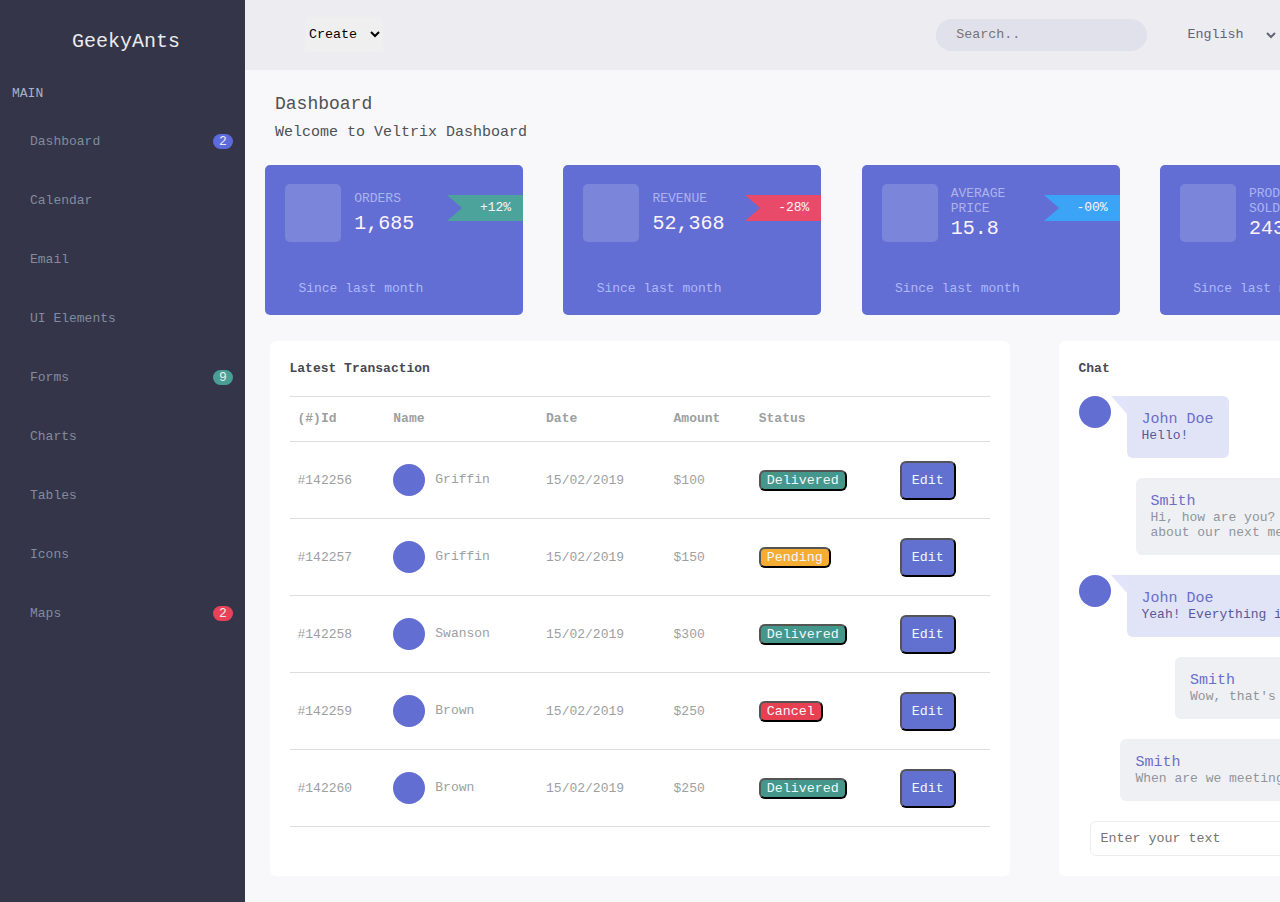
==== UI/index.html @ 03969f8a "UI Project" ====
<html>
    <head>
        <title>Dashboard</title>
        <link rel="stylesheet" type="text/css" href="css/style.css">
        <link rel="stylesheet" href="https://use.fontawesome.com/releases/v5.7.2/css/all.css" integrity="sha384-fnmOCqbTlWIlj8LyTjo7mOUStjsKC4pOpQbqyi7RrhN7udi9RwhKkMHpvLbHG9Sr" crossorigin="anonymous">
    </head>
    <body>

        <div class="parent-container">

            <div class="container">

                <div class="left-div">
                    
                    <div class="logo">
                        GeekyAnts
                    </div>

                    <div class="title">
                        MAIN
                    </div>

                    <div class="side-links">
                        <ul>
                            <li>
                                <span>
                                    <i class="fa fa-home" aria-hidden="true"></i>
                                    Dashboard
                                </span>
                                <span class="not-dot" style="background-color: #5d6adc; color: #EAEBED;">2</span>
                            </li> 
                            <li>
                                <span>
                                    <i class="fa fa-calendar" aria-hidden="true"></i>
                                    Calendar
                                </span>
                                
                            </li>
                            <li>
                                <span>
                                    <i class="fa fa-envelope" aria-hidden="true"></i>
                                    Email
                                </span>
                                <span class="not-dot"> 
                                    <i class="fa fa-chevron-right" aria-hidden="true"></i>
                                </span>
                            </li>
                            <li>
                                <span>
                                    <i class="fa fa-cube" aria-hidden="true"></i>
                                    UI Elements
                                </span>
                                <span class="not-dot">
                                    <i class="fa fa-chevron-right" aria-hidden="true"></i>
                                </span>
                            </li>
                            <li>
                                <span>
                                    <i class="fa fa-sticky-note" aria-hidden="true"></i>
                                    Forms
                                </span>
                                <span class="not-dot" style="background-color: #499e95; color: #EAEBED;">9</span>
                            </li>
                            <li>
                                <span>
                                    <i class="fa fa-clock" aria-hidden="true"></i>
                                    Charts
                                </span>
                                <span class="not-dot">
                                    <i class="fa fa-chevron-right" aria-hidden="true"></i>
                                </span>
                            </li>
                            <li>
                                <span>
                                    <i class="fa fa-th-large" aria-hidden="true"></i>
                                    Tables
                                </span>
                                <span class="not-dot">
                                    <i class="fa fa-chevron-right" aria-hidden="true"></i>
                                </span>
                            </li>
                            <li>
                                <span>
                                    <i class="fa fa-smile" aria-hidden="true"></i>
                                    Icons
                                </span>
                                <span class="not-dot">
                                    <i class="fa fa-chevron-right" aria-hidden="true"></i>
                                </span>
                            </li>
                            <li>
                                <span>
                                    <i class="fa fa-map-marker" aria-hidden="true"></i>
                                    Maps
                                </span>
                                <span class="not-dot" style="background-color: #e94258; color: #EAEBED;">2</span>
                            </li>
                        </ul>
                    </div>

                </div>

                <div class="right-div">

                    <div class="header">
                        
                        <div class="left-sub-div">

                            <div class="ham">
                                <i class="fa fa-bars" aria-hidden="true"></i>
                            </div>

                            <div class="dropdown">
                                <form>
                                    <select name="action">
                                        <option value="volvo">Create</option>
                                        <option value="saab">Delete</option>
                                    </select>
                                </form>
                            </div>

                        </div>

                        <div class="right-sub-div">

                            <div class="profile-icon">
                                <i class="fa fa-user" aria-hidden="true"></i>
                            </div>

                            <div class="notification">
                                <i class="fa fa-bell"></i>
                            </div>

                            <div class="notification">
                                <i class="fa fa-arrows-alt"></i>
                            </div>

                            <div class="dropdown-lang">
                                <form>
                                    <select name="action">
                                        <option style="background-image: url('images/usa_flag.png'); " value="volvo">English</option>
                                        <option style="background-image: url('')" value="saab">Hindi</option>
                                    </select>
                                </form>
                            </div>

                            <div class="search-bar">
                                <form>
                                    <input type="text" placeholder="Search.." height="32px"> 
                                    <span class="fa fa-search"></span>  
                                </form> 
                            </div>

                        </div>

                    </div>

                    <div class="content">

                        <div class="content-heading">
                            <div class="left-content">
                                <p class="head-main">Dashboard</p>
                                <p class="head-sub" style="font-size: 15px;">Welcome to Veltrix Dashboard</p>
                            </div>

                            <div class="right-content" style="margin-right: 20px;">
                                <button type="button"><i class="fa fa-cog" aria-hidden="true"></i>Settings</button>
                            </div>
                            
                        </div>


                        <div class="card-div">
                            <div class="card">
                                <div class="upper-stat">
                                    
                                    <div class="card-left">
                                        <div class="card-icon" style="color: #fcf3fb; font-size: 30px;">
                                            <i class="fa fa-file" aria-hidden="true"></i>
                                        </div>

                                        <div class="order-stat">
                                            <div style="color: #adb3ef;">
                                                ORDERS
                                            </div>
                                            <div style="font-size:20px;">
                                                1,685
                                            </div>
                                        </div>
                                    </div>

                                    <div class="trend-stat">
                                        <div class="ribbon">
                                            <div class="triangle"></div>
                                            <div style="margin-right: 12px;">+12%</div>    
                                        </div>

                                        <div class="arrow" style="color: #4ca39b;">
                                            <i class="fa fa-arrow-up" aria-hidden="true"></i>
                                        </div>
                                    </div>

                                </div>
                                <div class="lower-stat">
                                    
                                    <div class="timeline">
                                        Since last month
                                    </div>

                                    <div class="arrow-right" style="font-size: 14px;">
                                        <i class="fa fa-arrow-right" aria-hidden="true"></i>
                                    </div>

                                </div>
                            </div>
                            <div class="card">
                                <div class="upper-stat">
                                    
                                    <div class="card-left">
                                        <div class="card-icon" style="color: #fcf3fb; font-size: 30px;">
                                            <i class="fa fa-credit-card" aria-hidden="true"></i>
                                        </div>

                                        <div class="order-stat">
                                            <div style="color: #adb3ef;">
                                                REVENUE
                                            </div>
                                            <div style="font-size:20px;">
                                                52,368
                                            </div>
                                        </div>
                                    </div>

                                    <div class="trend-stat">
                                        <div class="ribbon" style="background-color: #e94a69;">
                                            <div class="triangle"></div>
                                            <div style="margin-right: 12px;">-28% </div>
                                        </div>

                                        <div class="arrow" style="color: #e94a69;">
                                            <i class="fa fa-arrow-down" aria-hidden="true"></i>
                                        </div>
                                    </div>

                                </div>
                                <div class="lower-stat">
                                    
                                    <div class="timeline">
                                        Since last month
                                    </div>

                                    <div class="arrow-right" style="font-size: 14px;">
                                        <i class="fa fa-arrow-right" aria-hidden="true"></i>
                                    </div>

                                </div>
                            </div>
                            <div class="card">
                                <div class="upper-stat">
                                    
                                    <div class="card-left">
                                        <div class="card-icon" style="color: #fcf3fb; font-size: 30px;">
                                            <i class="fa fa-percent" aria-hidden="true"></i>
                                        </div>

                                        <div class="order-stat">
                                            <div class="order-stat-head" style="color: #adb3ef;">
                                                AVERAGE PRICE
                                            </div>
                                            <div style="font-size:20px;">
                                                15.8
                                            </div>
                                        </div>
                                    </div>

                                    <div class="trend-stat">
                                        <div class="ribbon" style="background-color: #3ba4f7;">
                                            <div class="triangle"></div>
                                            <div style="margin-right: 12px;">-00% </div>   
                                        </div>

                                        <div class="arrow" style="color: #4ca39b;">
                                            <i class="fa fa-arrow-up" aria-hidden="true"></i>
                                        </div>
                                    </div>

                                </div>
                                <div class="lower-stat">
                                    
                                    <div class="timeline">
                                        Since last month
                                    </div>

                                    <div class="arrow-right" style="font-size: 14px;">
                                        <i class="fa fa-arrow-right" aria-hidden="true"></i>
                                    </div>

                                </div>
                            </div>
                            <div class="card">
                                <div class="upper-stat">
                                    
                                    <div class="card-left">
                                        <div class="card-icon" style="color: #fcf3fb; font-size: 30px;">
                                            <i class="fa fa-briefcase" aria-hidden="true"></i>
                                        </div>

                                        <div class="order-stat">
                                            <div style="color: #adb3ef;">
                                                PRODUCT SOLD
                                            </div>
                                            <div style="font-size:20px;">
                                                2436
                                            </div>
                                        </div>
                                    </div>

                                    <div class="trend-stat">
                                        <div class="ribbon" style="background-color: #f5d433;">
                                            <div class="triangle"></div>
                                            <div style="margin-right: 12px;">+84% </div>    
                                        </div>

                                        <div class="arrow" style="color: #4ca39b;">
                                            <i class="fa fa-arrow-up" aria-hidden="true"></i>
                                        </div>
                                    </div>

                                </div>
                                <div class="lower-stat">
                                    
                                    <div class="timeline">
                                        Since last month
                                    </div>

                                    <div class="arrow-right" style="font-size: 14px;">
                                        <i class="fa fa-arrow-right" aria-hidden="true"></i>
                                    </div>

                                </div>
                            </div>
                        </div>

                        <div class="bottom-div">
                            
                            <div class="transaction">
                                <span class="head">Latest Transaction</span>
                                <div class="transaction-table">
                                    <table>
                                        <tr>
                                            <th>(#)Id</th>
                                            <th>Name</th>
                                            <th>Date</th>
                                            <th>Amount</th>
                                            <th>Status</th>
                                            <th></th>
                                        </tr>
                                        <tr>
                                            <td>#142256</td>
                                            <td class="name-col">
                                                <div class="profile-icon name-icon">
                                                    <i class="fa fa-user" aria-hidden="true"></i>
                                                </div>
                                                Griffin
                                            </td>
                                            <td>15/02/2019</td>
                                            <td>$100</td>
                                            <td><button style="background-color: #46978b; border-radius: 6px;">Delivered</button></td>
                                            <td><button class="table-button">Edit</button></td>
                                        </tr>
                                        <tr>
                                            <td>#142257</td>
                                            <td class="name-col">
                                                <div class="profile-icon name-icon">
                                                    <i class="fa fa-user" aria-hidden="true"></i>
                                                </div>
                                                Griffin
                                            </td>
                                            <td>15/02/2019</td>
                                            <td>$150</td>
                                            <td><button style="background-color: #f4ac33; border-radius: 6px;">Pending</button></td>
                                            <td><button class="table-button">Edit</button></td>
                                        </tr>
                                        <tr>
                                            <td>#142258</td>
                                            <td class="name-col">
                                                <div class="profile-icon name-icon">
                                                    <i class="fa fa-user" aria-hidden="true"></i>
                                                </div>
                                                Swanson
                                            </td>
                                            <td>15/02/2019</td>
                                            <td>$300</td>
                                            <td><button style="background-color: #46978b; border-radius: 6px;">Delivered</button></td>
                                            <td><button class="table-button">Edit</button></td>
                                        </tr>
                                        <tr>
                                            <td>#142259</td>
                                            <td class="name-col">
                                                <div class="profile-icon name-icon">
                                                    <i class="fa fa-user" aria-hidden="true"></i>
                                                </div>
                                                Brown
                                            </td>
                                            <td>15/02/2019</td>
                                            <td>$250</td>
                                            <td><button style="background-color: #e64053; border-radius: 6px;">Cancel</button></td>
                                            <td><button class="table-button">Edit</button></td>
                                        </tr>
                                        <tr>
                                            <td>#142260</td>
                                            <td class="name-col">
                                                <div class="profile-icon name-icon">
                                                    <i class="fa fa-user" aria-hidden="true"></i>
                                                </div>
                                                Brown
                                            </td>
                                            <td>15/02/2019</td>
                                            <td>$250</td>
                                            <td><button style="background-color: #46978b; border-radius: 6px;;">Delivered</button></td>
                                            <td><button class="table-button">Edit</button></td>
                                        </tr>
                                    </table>
                                </div>
                            </div>

                            <div class="chat">
                                <span class="head">Chat</span>
                                <div class="chat-area">
                                    
                                    <div class="chat-user-1">
                                        <div class="profile-icon">
                                            <i class="fa fa-user" aria-hidden="true"></i>
                                        </div>

                                        <div class="chat-triangle-right"></div>

                                        <div class="chat-text chat-text-left">
                                            <span class="chat-user-name">
                                                John Doe
                                            </span>
                                            <div class="chat-msg">
                                                Hello!
                                            </div>
                                        </div>
                                    </div>

                                    <div class="chat-user-2">
                                        <div class="profile-icon">
                                            <i class="fa fa-user" aria-hidden="true"></i>
                                        </div>
                                        
                                        <div class="chat-triangle-left"></div>

                                        <div class="chat-text chat-text-right" style="width: 180px;">
                                            <span class="chat-user-name">
                                                Smith
                                            </span>
                                            <div class="chat-msg">
                                                Hi, how are you? What about our next meeting?
                                            </div>
                                        </div>
                                    </div>

                                    <div class="chat-user-1">
                                        <div class="profile-icon">
                                            <i class="fa fa-user" aria-hidden="true"></i>
                                        </div>

                                        <div class="chat-triangle-right"></div>

                                        <div class="chat-text chat-text-left">
                                            <span class="chat-user-name">
                                                John Doe
                                            </span>
                                            <div class="chat-msg">
                                                Yeah! Everything is fine.
                                            </div>
                                        </div>
                                    </div>

                                    <div class="chat-user-2">
                                        <div class="profile-icon">
                                            <i class="fa fa-user" aria-hidden="true"></i>
                                        </div>

                                        <div class="chat-triangle-left"></div>

                                        <div class="chat-text chat-text-right">
                                            <span class="chat-user-name">
                                                Smith
                                            </span>
                                            <div class="chat-msg">
                                                Wow, that's great!
                                            </div>
                                        </div>
                                    </div>

                                    <div class="chat-user-2">
                                        <div class="profile-icon">
                                            <i class="fa fa-user" aria-hidden="true"></i>
                                        </div>

                                        <div class="chat-triangle-left"></div>

                                        <div class="chat-text chat-text-right">
                                            <span class="chat-user-name">
                                                Smith
                                            </span>
                                            <div class="chat-msg">
                                                When are we meeting then?
                                            </div>
                                        </div>
                                    </div>

                                </div>
                                <div class="chat-box">
                                    <form>
                                        <input type="text" placeholder="Enter your text">
                                        <button type="button">Send</button>
                                    </form>
                                </div>
                            </div>  

                        </div>

                    </div>

                </div>

            </div>
            
        </div>

    </body>
</html>
---- UI/css/style.css ----
*{
    font-family: monospace;
}

body{
    margin: 0%;
}

.container{
    display: flex;
    flex-direction: row;
}

.left-div{
    width: 245px;
    height: 902px;
    background-color: #343549;
    display: flex;
    flex-direction: column;
}

.right-div{
    width: 1193px;
    height: 902px;
    display: flex;
    flex-direction: column;
}

.header{
    background-color: #EDECF1;
    height: 70px;
    display: flex;
    flex-direction: row;
    justify-content: space-between;
    
}

.content{
    background-color: #F8F8FA;
    height: 833px;
    display: flex;
    flex-direction: column;
}

.content-heading{
    height: 95px;
    width: 1193px;
    display: flex;
    flex-direction: row;
    justify-content: space-between;
    align-items: center;
}

.right-content button{
    height: 34px;
    width: 102px;
    border-radius: 5px;
    background-color: #626ED3;
    color: #FAF9FF;
    display: flex;
    justify-content: space-around;
}

.card-div{
    height: 152px;
    width: 1193px;
    display: flex;
    flex-direction: row;
    justify-content: space-around;
}

.card{
    width: 258px;
    height: 150px;
    background-color: #626ED3;
    border-radius: 5px;
    display: flex;
    flex-direction: column;
    justify-content: space-around;
}

.bottom-div{
    height: 583px;
    width: 1193px;
    background-color: #F8F8FA;
    display: flex;
    flex-direction: row;
    justify-content: space-around;
    align-items: center;
}

.transaction{
    height: 535px;
    width: 740px;
    background-color: #FFFFFF;   
    display: flex;
    flex-direction: column;   
    border-radius: 6px;
}

.head{
    margin-top: 20px;
    margin-left: 20px;
    font-weight: bold;
    color: #484852;
}

.transaction-table{
    margin: 20px;
}

.transaction-table button{
    color: #f0f8fe;
}

table {
    border-collapse: collapse;
    width: 100%;
    color: #9ca0a3;
}

table th{
    border-top: 1px solid #ddd;
    font-weight: bold;
}
  
th, td {
    padding: 8px;
    text-align: left;
    border-bottom: 1px solid #ddd;
}

.table-button{
    background-color: #6271d0; 
    padding: 10px; 
    border-radius: 6px;
}

.name-col{
    display: flex;
    flex-direction: row;
    justify-content: flex-start;
    align-items: center;
}

.name-icon{
    margin-right: 10px;
}

th{
    height: 45px;
}

td{
    height: 60px;
}

.chat{
    width: 355px;
    height: 535px;;
    background-color: #FFFFFF;
    display: flex;
    flex-direction: column;
    border-radius: 6px;
}

.logo{
    color: #EAEBED;
    font-size: 20px;
    padding: 30px 72px;
}

.title{
    color: #A8B3C7;
    padding: 3px 12px;
}

.side-links ul{
    list-style-type: none;
    color: #818C9E;
    width: 100%;
    box-sizing: border-box;
    margin-left: 0px;
    padding: 0px;
}

.side-links li{
    height: 25px;
    padding: 17px 12px;
    display: flex;
    justify-content: space-between;
}
.not-dot .fa{
    margin: 0;
}

.not-dot{
    display: flex;
    align-items: center;
    border-radius: 10px;
    width: 20;
    height: fit-content;
    justify-content: space-around;
}

.side-links li:hover{
    background-color: #393C4F;
    color: #EAEBED;
}

.side-links i{
    margin-right: 18px;
}

.ham{
    width: 60px;
    text-align: center;
    font-size: 20px;
    color: #596481;
}

form{
    margin: 0;
}

.dropdown select{
    width: 78px;
    height: 35px;
    border: none;
}

.left-sub-div{
    display: flex;
    flex-direction: row;
    align-items: center;
}

.right-sub-div{
    display: flex;
    flex-direction: row-reverse;
    align-items: center;
    width: 520px;
    justify-content: space-around;
    color: #888a99;
}

.profile-icon{
    border-radius: 50%;
    background-color: #626ed2;
    height: 32px;
    width: 32px;
    display: flex;
    justify-content: space-around;
    align-items: center;

}

.search-bar{
    border-radius: 20px;
    background-color: #E1E1EB;
}

.search-bar input{
    width: 196px;
    height: 32px;
    background-color: #E1E1EB;
    border: none;
    border-radius: 32px;
    padding-left: 20px;
}

.dropdown-lang select{
    border: none;
    background-color: inherit;
    color: #626378;
    height: 32px;
    width: 95px;
}

.search-bar .fa-search { 
    top: 24px;
    left: 7px;
    font-size: 15px;
    margin-right: 15px;
}

.head-main, .head-sub{
    width: fit-content;
    font-size: 18px;
    padding-left: 30px;
    color: #4E5156;
    margin: 0px;
}

.head-main{
    margin-bottom: 10px;
}

.upper-stat{
    height: 58px;
    display: flex;
    flex-direction: row;
    justify-content: space-between;
    align-items: center;
}

.lower-stat{
    color: #aeb8fd;
    display: flex;
    justify-content: space-around;
}

.card-left{
    display: flex;
    flex-direction: row;
    justify-content: space-between;
    width: 50%;
    margin-left: 20;
}

.card-icon{
    width: 56px;
    height: 58px;
    background-color: #7b85da;
    display: flex;
    justify-content: space-evenly;
    align-items: center;
    border-radius: 5px;
}

.order-stat{
    width: 60px;
    height: inherit;
    display: flex;
    flex-direction: column;
    justify-content: space-evenly;
    color: #fcf3fb;
}

.trend-stat{
    width: 82px;
    height: inherit;
    display: flex;
    flex-direction: column;
    justify-content: space-evenly;
}

.ribbon{
    width: 76px;
    height: 26px;
    background-color: #4ca39b;
    display: flex;
    align-items: center;
    justify-content: space-between;
    margin-left: 6px;
    color: #fcf3fb;
}

.triangle{
    width: 0;
    height: 0;
    border-top: 13px solid transparent;
    border-bottom: 13px solid transparent;
    border-left: 15px solid #626ED3;
}

.chat-area{
    display: flex;
    flex-direction: column;
    overflow: scroll;
    padding: 10px;
}

.chat-user-1{
    display: flex;
    flex-direction: row;
    padding: 10px;
}

.chat-user-2{
    display: flex;
    flex-direction: row-reverse;
    padding: 10px;
}

.chat-text{
    display: flex;
    flex-direction: column;
    padding: 15px;
    border-radius: 6px;
}

.chat-user-name{
    font-size: 15px;
    color: #696ec9;
}

.chat-box{
    padding: 10px;
    display: flex;
    justify-content: space-around;
}



.chat-triangle-left{
    width: 0px;
    height: 0px;
    border-bottom: 18px solid transparent;
    border-left: 16px solid #eff0f4;
}

.chat-triangle-right{
    width: 0px;
    height: 0px;
    border-bottom: 18px solid transparent;
    border-right: 16px solid #e2e4fb;
}

.chat-text-right{
    margin-left: 30px;
    border-top-right-radius: 0px;
    background-color: #eff0f4;
    color: #90959b;
}

.chat-text-left{
    background-color: #e1e4f7;
    border-top-left-radius: 0px;
}

.chat-text-left .chat-msg{
    color: #595797;
}

.chat-box{
    display: flex;
    justify-content: space-around;
}

.chat-box input{
    width: 230px;
    height: 35px;
    margin-bottom: 10px;
    border-radius: 6px;
    padding-left: 10px;
    border: 1px solid #edecf1;
}

.chat-box button{
    width: 55px;
    height: 35px;
    background-color: #4ea59b;
    color: #eefefe;
    border-radius: 6px;
}
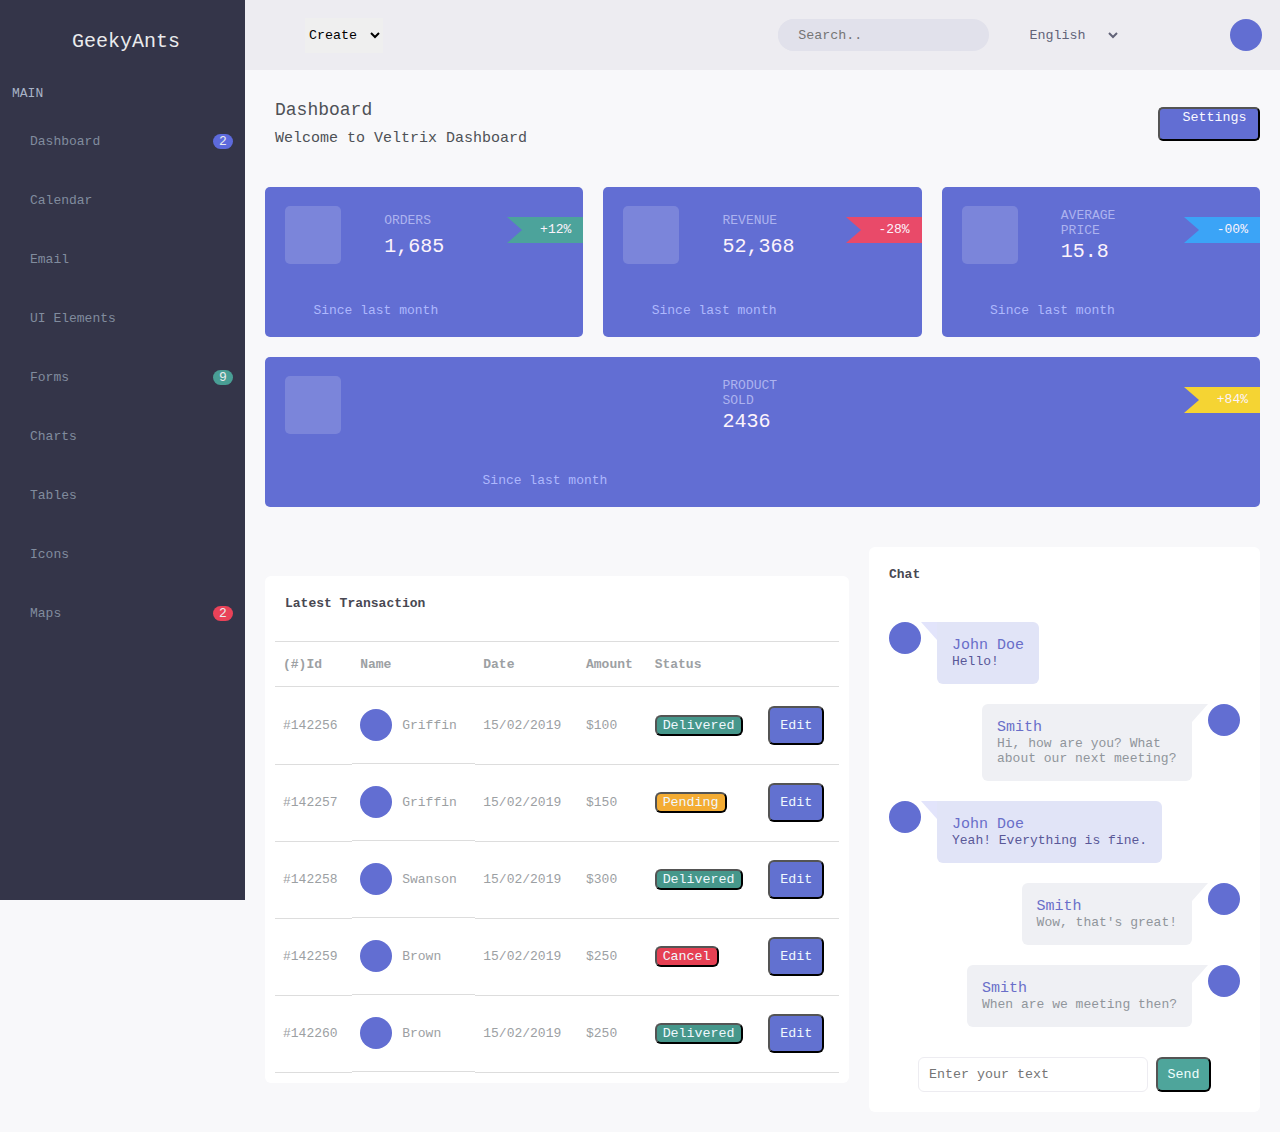
==== commit 4680220c: "made responsive" ====
--- a/UI/index.html
+++ b/UI/index.html
@@ -155,7 +155,7 @@
 
                     </div>
 
-                    <div class="content">
+                    <div class="content">   
 
                         <div class="content-heading">
                             <div class="left-content">
@@ -524,7 +524,7 @@
 
                         </div>
 
-                    </div>
+                    </div> 
 
                 </div>
 
--- a/UI/css/style.css
+++ b/UI/css/style.css
@@ -8,47 +8,49 @@
 
 .container{
     display: flex;
-    flex-direction: row;
 }
 
 .left-div{
     width: 245px;
-    height: 902px;
+    height: 100vh;
     background-color: #343549;
-    display: flex;
-    flex-direction: column;
+    position: fixed;
+    top: 0px;
+    left: 0px;
+    bottom: 0px;
 }
 
 .right-div{
-    width: 1193px;
-    height: 902px;
-    display: flex;
-    flex-direction: column;
+    flex: 1;
 }
 
 .header{
     background-color: #EDECF1;
     height: 70px;
     display: flex;
-    flex-direction: row;
-    justify-content: space-between;
-    
+    justify-content: space-between;
+    position: fixed;
+    flex-wrap: wrap;
+    left: 245px;
+    right: 0px;
+    top: 0px;
 }
 
 .content{
     background-color: #F8F8FA;
-    height: 833px;
-    display: flex;
-    flex-direction: column;
+    display: flex;
+    flex-direction: column;
+    padding-left: 245px;
+    padding-top: 80px;
 }
 
 .content-heading{
-    height: 95px;
-    width: 1193px;
-    display: flex;
-    flex-direction: row;
-    justify-content: space-between;
-    align-items: center;
+    display: flex;
+    justify-content: space-between;
+    align-items: center;
+    padding-bottom: 20px;
+    padding-top: 20px;
+    flex-wrap: wrap;
 }
 
 .right-content button{
@@ -62,11 +64,9 @@
 }
 
 .card-div{
-    height: 152px;
-    width: 1193px;
-    display: flex;
-    flex-direction: row;
-    justify-content: space-around;
+    display: flex;
+    flex-wrap: wrap;
+    padding: 10px;
 }
 
 .card{
@@ -74,39 +74,41 @@
     height: 150px;
     background-color: #626ED3;
     border-radius: 5px;
-    display: flex;
-    flex-direction: column;
-    justify-content: space-around;
+    flex: auto;
+    margin: 10px;
+    display: flex;
+    flex-direction: column;
+    justify-content: space-around;
+
 }
 
 .bottom-div{
-    height: 583px;
-    width: 1193px;
     background-color: #F8F8FA;
     display: flex;
-    flex-direction: row;
-    justify-content: space-around;
-    align-items: center;
+    justify-content: space-around;
+    align-items: center;
+    flex-wrap: wrap;
+    padding: 10px
 }
 
 .transaction{
-    height: 535px;
-    width: 740px;
     background-color: #FFFFFF;   
     display: flex;
     flex-direction: column;   
     border-radius: 6px;
+    overflow-x: auto;
+    flex: auto;
+    margin: 10;
 }
 
 .head{
-    margin-top: 20px;
-    margin-left: 20px;
+    padding: 20px;
     font-weight: bold;
     color: #484852;
 }
 
 .transaction-table{
-    margin: 20px;
+    padding: 10px;
 }
 
 .transaction-table button{
@@ -138,7 +140,6 @@
 
 .name-col{
     display: flex;
-    flex-direction: row;
     justify-content: flex-start;
     align-items: center;
 }
@@ -156,13 +157,14 @@
 }
 
 .chat{
-    width: 355px;
-    height: 535px;;
     background-color: #FFFFFF;
     display: flex;
     flex-direction: column;
     border-radius: 6px;
-}
+    flex: auto;
+    margin: 10px;
+}
+
 
 .logo{
     color: #EAEBED;
@@ -231,7 +233,6 @@
 
 .left-sub-div{
     display: flex;
-    flex-direction: row;
     align-items: center;
 }
 
@@ -299,7 +300,6 @@
 .upper-stat{
     height: 58px;
     display: flex;
-    flex-direction: row;
     justify-content: space-between;
     align-items: center;
 }
@@ -312,7 +312,6 @@
 
 .card-left{
     display: flex;
-    flex-direction: row;
     justify-content: space-between;
     width: 50%;
     margin-left: 20;
@@ -373,7 +372,6 @@
 
 .chat-user-1{
     display: flex;
-    flex-direction: row;
     padding: 10px;
 }
 
